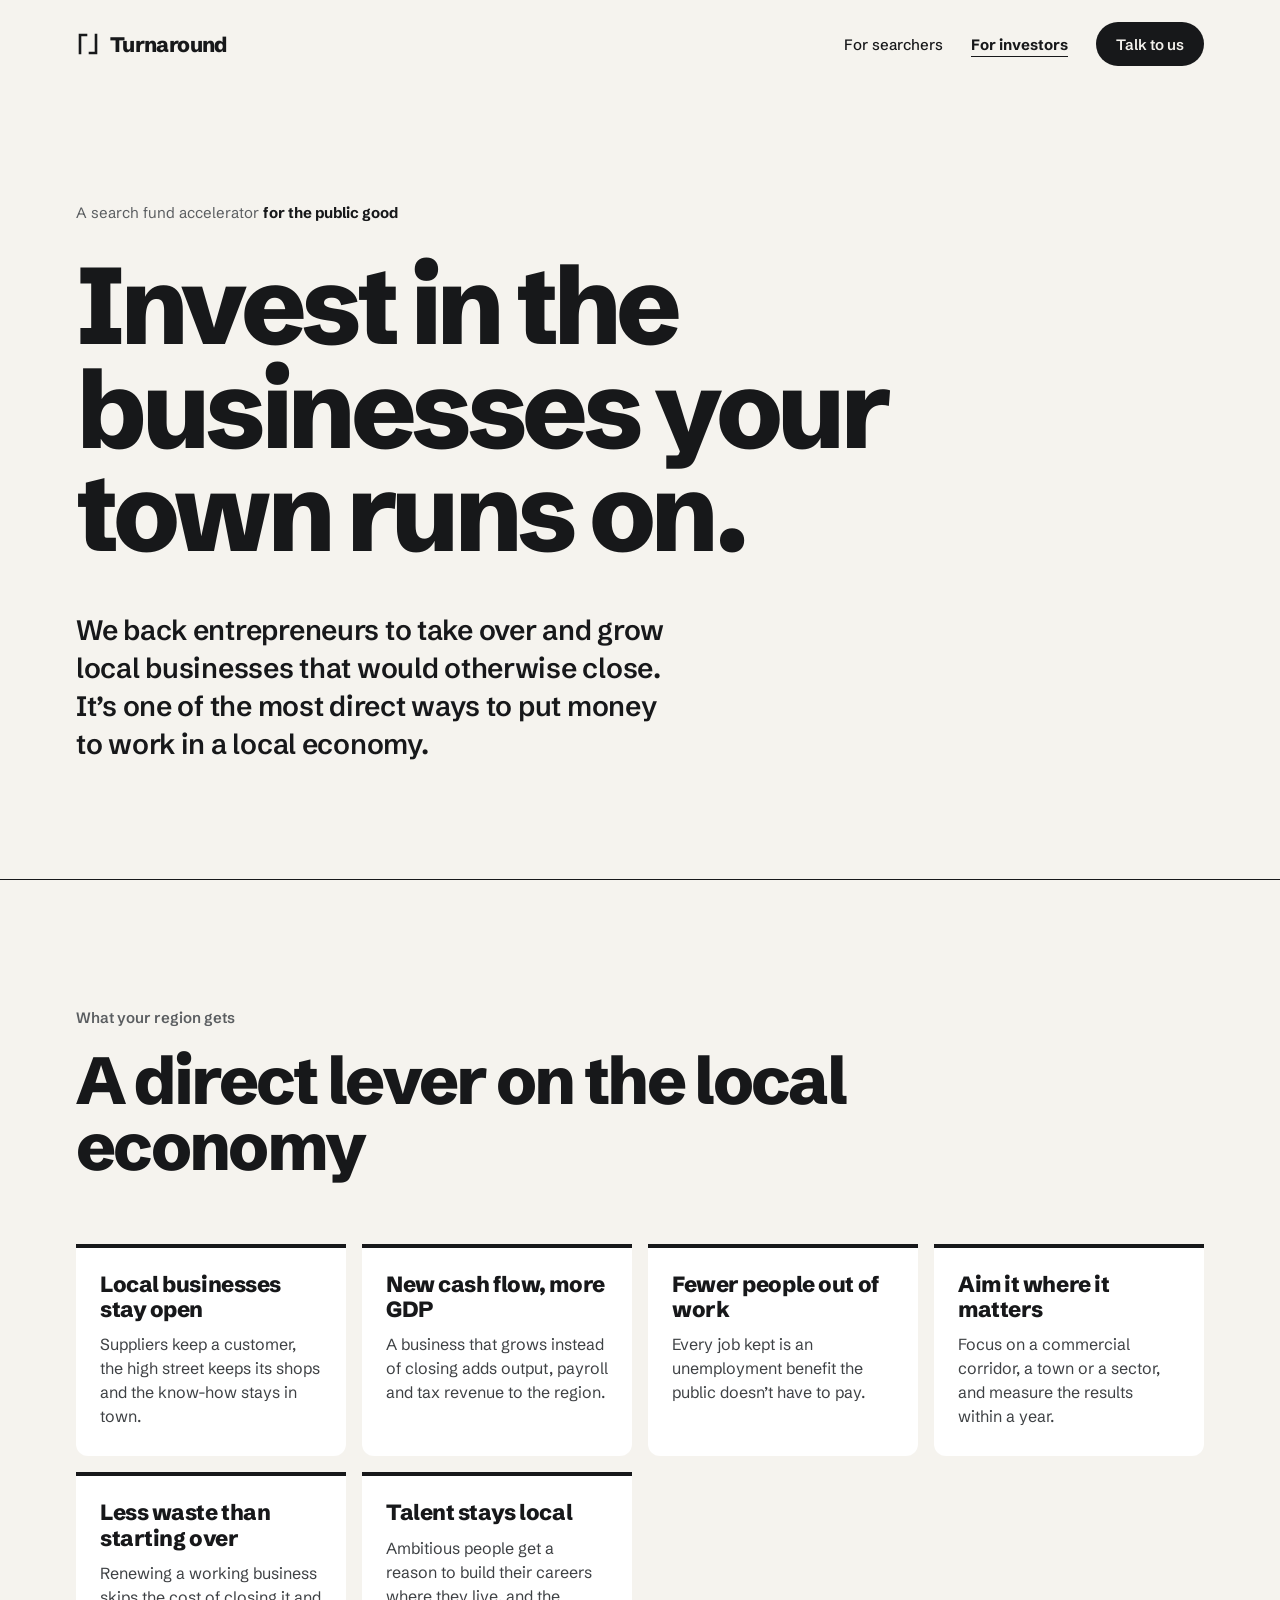
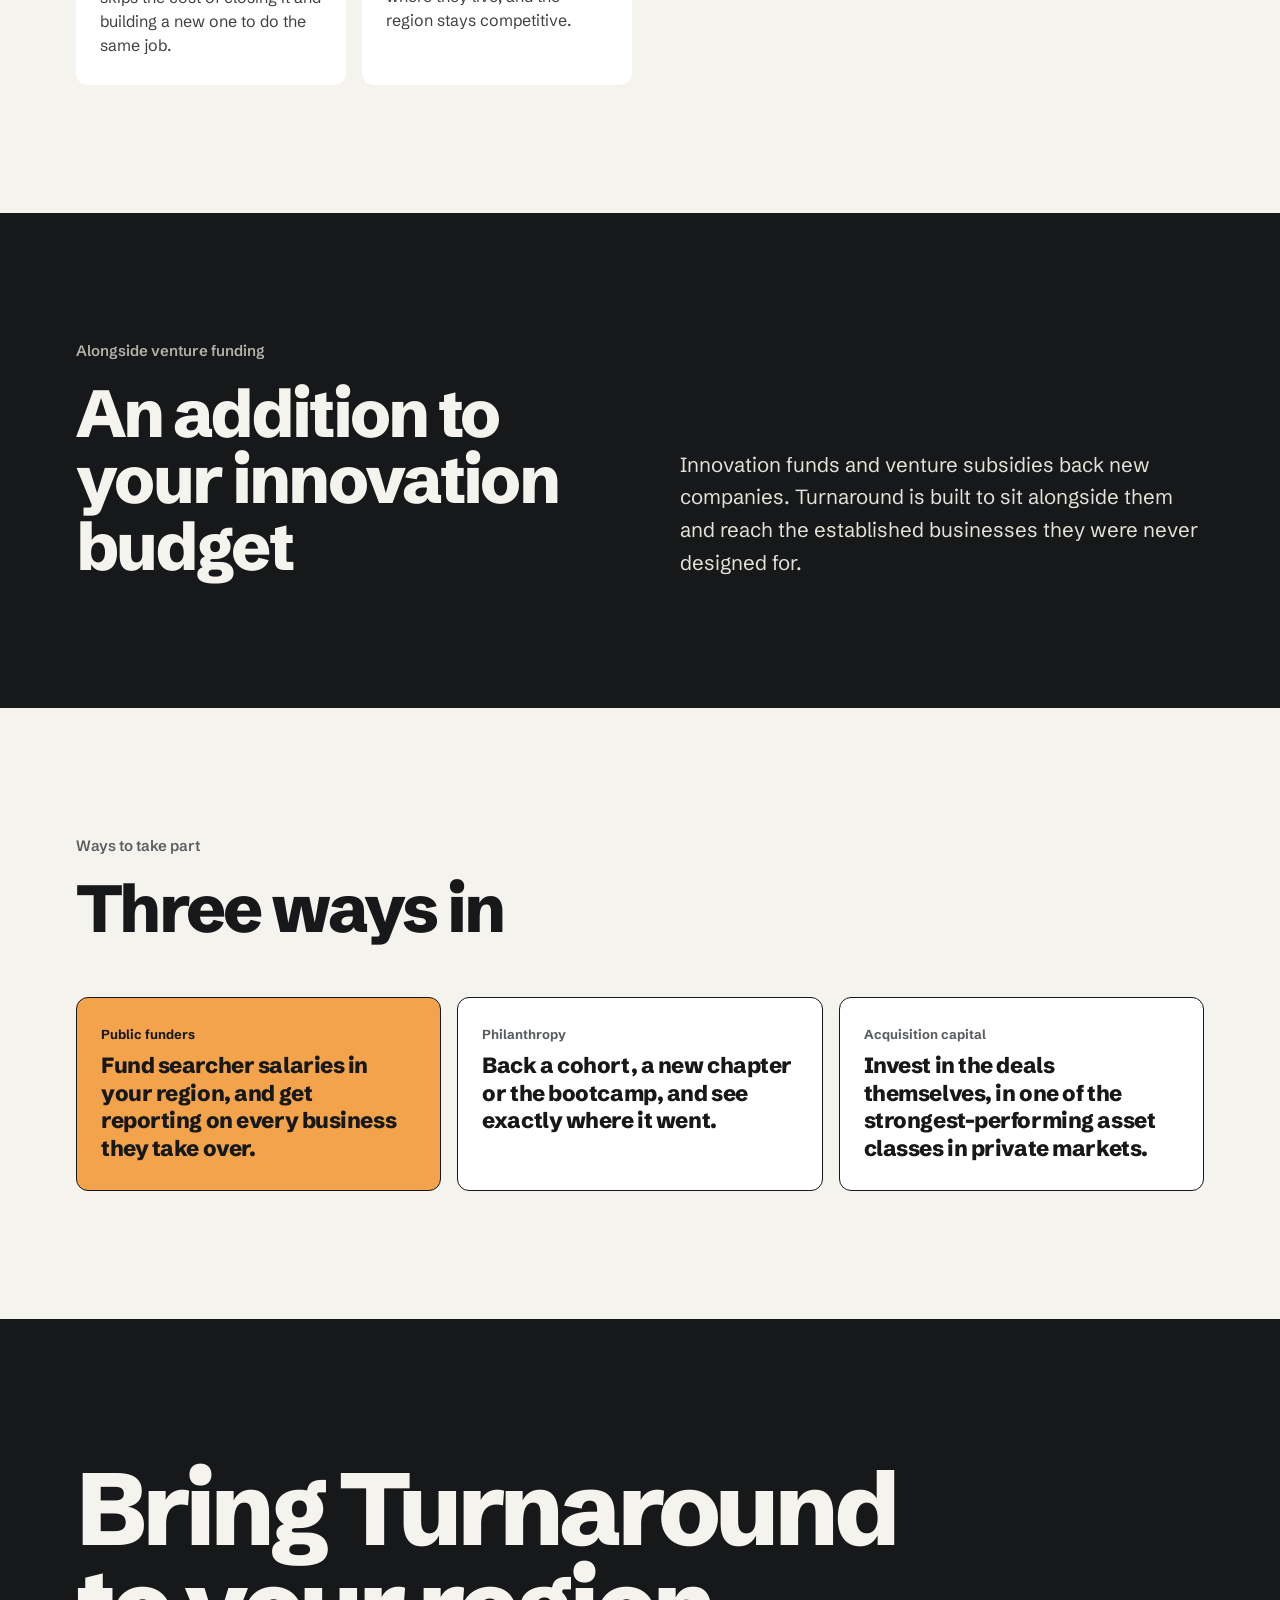
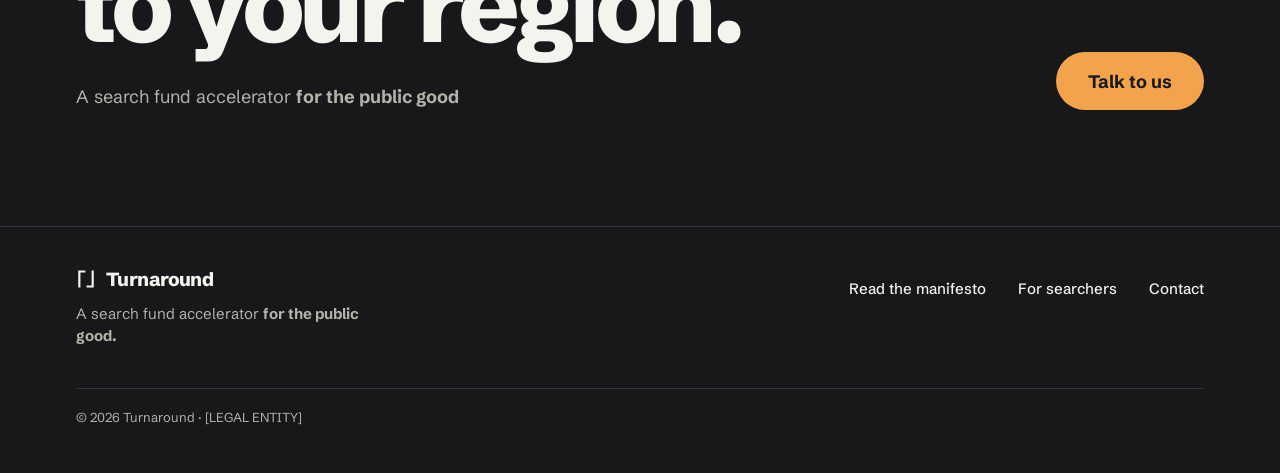
==== investors.html @ a1135466 "Add region waitlist modal and sync copy with the latest design - Closing button now opens a waitlist" ====
<!doctype html>
<html lang="en">
<head>
  <meta charset="utf-8" />
  <meta name="viewport" content="width=device-width, initial-scale=1, viewport-fit=cover" />
  <title>Turnaround · For investors</title>
  <meta name="description" content="Invest in the businesses your town runs on. Turnaround backs entrepreneurs to take over and grow local businesses that would otherwise close." />

  <link rel="preconnect" href="https://fonts.googleapis.com" />
  <link rel="preconnect" href="https://fonts.gstatic.com" crossorigin />
  <link
    href="https://fonts.googleapis.com/css2?family=Schibsted+Grotesk:ital,wght@0,400..900;1,400..900&display=swap"
    rel="stylesheet"
  />

  <link rel="stylesheet" href="styles.css?v=27" />

  <!-- Microsoft Clarity -->
  <script type="text/javascript">
    (function(c,l,a,r,i,t,y){
        c[a]=c[a]||function(){(c[a].q=c[a].q||[]).push(arguments)};
        t=l.createElement(r);t.async=1;t.src="https://www.clarity.ms/tag/"+i;
        y=l.getElementsByTagName(r)[0];y.parentNode.insertBefore(t,y);
    })(window, document, "clarity", "script", "wi50pruf4h");
  </script>
</head>
<body>
  <div class="page">

    <!-- ================= NAV ================= -->
    <header>
      <nav class="wrap nav" aria-label="Main">
        <a href="./" class="brand">
          <svg width="24" height="24" viewBox="0 0 24 24" aria-hidden="true"><path d="M10 3H4v18" fill="none" stroke="currentColor" stroke-width="2.6" stroke-linecap="square"/><path d="M14 21h6V3" fill="none" stroke="currentColor" stroke-width="2.6" stroke-linecap="square"/></svg>
          <span class="brand__name">Turnaround</span>
        </a>
        <div class="nav__links">
          <a href="./">For searchers</a>
          <a href="investors.html" aria-current="page">For investors</a>
          <a href="#talk" class="pill">Talk to us</a>
        </div>
      </nav>
    </header>

    <main>

      <!-- ================= HERO ================= -->
      <section class="wrap hero" aria-labelledby="inv-title">
        <p class="tagline">A search fund accelerator <b>for the public good</b></p>
        <h1 id="inv-title" class="hero__title hero__title--sm">Invest in the businesses your town runs on.</h1>
        <p class="hero__statement">We back entrepreneurs to take over and grow local businesses that would otherwise close. It&rsquo;s one of the most direct ways to put money to work in a local economy.</p>
      </section>

      <!-- ================= WHAT YOUR REGION GETS ================= -->
      <section class="ruled" aria-labelledby="why-title">
        <div class="wrap section">
          <p class="kicker">What your region gets</p>
          <h2 id="why-title" class="h2" style="max-width: 20ch;">A direct lever on the local economy</h2>
          <div class="cards cards--compact">
            <div class="card">
              <h3 class="card__title">Local businesses stay open</h3>
              <p class="card__body">Suppliers keep a customer, the high street keeps its shops and the know-how stays in town.</p>
            </div>
            <div class="card">
              <h3 class="card__title">New cash flow, more GDP</h3>
              <p class="card__body">A business that grows instead of closing adds output, payroll and tax revenue to the region.</p>
            </div>
            <div class="card">
              <h3 class="card__title">Fewer people out of work</h3>
              <p class="card__body">Every job kept is an unemployment benefit the public doesn&rsquo;t have to pay.</p>
            </div>
            <div class="card">
              <h3 class="card__title">Aim it where it matters</h3>
              <p class="card__body">Focus on a commercial corridor, a town or a sector, and measure the results within a year.</p>
            </div>
            <div class="card">
              <h3 class="card__title">Less waste than starting over</h3>
              <p class="card__body">Renewing a working business skips the cost of closing it and building a new one to do the same job.</p>
            </div>
            <div class="card">
              <h3 class="card__title">Talent stays local</h3>
              <p class="card__body">Ambitious people get a reason to build their careers where they live, and the region stays competitive.</p>
            </div>
          </div>
        </div>
      </section>

      <!-- ================= ALONGSIDE VENTURE ================= -->
      <section class="band" aria-labelledby="add-title">
        <div class="wrap section split split--end">
          <div>
            <p class="kicker">Alongside venture funding</p>
            <h2 id="add-title" class="h2">An addition to your innovation budget</h2>
          </div>
          <p class="lead">Innovation funds and venture subsidies back new companies. Turnaround is built to sit alongside them and reach the established businesses they were never designed for.</p>
        </div>
      </section>

      <!-- ================= WAYS IN ================= -->
      <section class="wrap section" aria-labelledby="ways-title">
        <p class="kicker">Ways to take part</p>
        <h2 id="ways-title" class="h2">Three ways in</h2>
        <div class="cards" style="margin-top: clamp(40px, 5vw, 56px);">
          <div class="boxed boxed--accent">
            <p class="boxed__label">Public funders</p>
            <p class="boxed__text">Fund searcher salaries in your region, and get reporting on every business they take over.</p>
          </div>
          <div class="boxed">
            <p class="boxed__label">Philanthropy</p>
            <p class="boxed__text">Back a cohort, a new chapter or the bootcamp, and see exactly where it went.</p>
          </div>
          <div class="boxed">
            <p class="boxed__label">Acquisition capital</p>
            <p class="boxed__text">Invest in the deals themselves, in one of the strongest-performing asset classes in private markets.</p>
          </div>
        </div>
      </section>

      <!-- ================= TALK ================= -->
      <section id="talk" class="band" aria-labelledby="talk-title">
        <div class="wrap cta-band">
          <div>
            <h2 id="talk-title" class="h-cta" style="font-size: clamp(52px, 8vw, 112px);">Bring Turnaround to your region.</h2>
            <p class="cta-band__sub">A search fund accelerator <b>for the public good</b></p>
          </div>
          <a class="pill pill--accent" href="mailto:me@jonathantari.com?subject=Turnaround%20for%20investors">Talk to us</a>
        </div>
      </section>

    </main>

    <!-- ================= FOOTER ================= -->
    <footer class="footer">
      <div class="wrap footer__inner">
        <div class="footer__brand">
          <p class="footer__mark"><svg width="20" height="20" viewBox="0 0 24 24" aria-hidden="true"><path d="M10 3H4v18" fill="none" stroke="currentColor" stroke-width="2.6" stroke-linecap="square"/><path d="M14 21h6V3" fill="none" stroke="currentColor" stroke-width="2.6" stroke-linecap="square"/></svg><span>Turnaround</span></p>
          <p class="footer__tag">A search fund accelerator <b>for the public good.</b></p>
        </div>
        <nav aria-label="Footer">
          <a href="https://jonathantari.github.io/website/site/">Read the manifesto</a>
          <a href="./">For searchers</a>
          <a href="mailto:me@jonathantari.com?subject=Turnaround">Contact</a>
        </nav>
        <p class="footer__legal">© 2026 Turnaround · [LEGAL ENTITY]</p>
      </div>
    </footer>

  </div>
</body>
</html>
---- styles.css ----
/* ---------- Turnaround — stylesheet v4 ----------
   Typography: Schibsted Grotesk, one family, heavy display weights.
   Palette: warm paper ground, near-black ink bands, one accent
   (ochre) used as flat paint behind ink text.
   Layout: 1240px column, fluid type via clamp(), flex/grid that
   wraps down to phone width.
---------------------------------------------------- */

:root {
  --bg: #F5F3EE;
  --surface: #FFFFFF;
  --ink: #17181A;
  --ink-soft: #3E4144;
  --ink-muted: #5A5D60;
  --on-ink: #F5F3EE;
  --on-ink-soft: #E4E1D9;
  --on-ink-muted: #B5B2AA;
  --rule-soft: #D8D3C7;
  --rule-dark: #34363A;
  --accent: #F2A34B;

  --col: 1240px;
  --pad-x: clamp(16px, 5vw, 56px);
  --pad-y: clamp(72px, 10vw, 136px);

  --h2-size: clamp(40px, 5.2vw, 72px);
  --lead-size: clamp(18px, 1.6vw, 21px);

  --sans: "Schibsted Grotesk", system-ui, sans-serif;
}

* { box-sizing: border-box; }

html, body {
  margin: 0;
  padding: 0;
  background: var(--ink);
  color: var(--ink);
  font-family: var(--sans);
  -webkit-font-smoothing: antialiased;
  -moz-osx-font-smoothing: grayscale;
}

html { scroll-behavior: smooth; }

@media (prefers-reduced-motion: reduce) {
  html { scroll-behavior: auto; }
}

.page {
  min-height: 100vh;
  background: var(--bg);
  overflow-x: hidden;
}

a { color: var(--ink); }

/* ---------- Layout ---------- */

.wrap {
  max-width: var(--col);
  margin: 0 auto;
  padding-left: var(--pad-x);
  padding-right: var(--pad-x);
}

.section { padding-top: var(--pad-y); padding-bottom: var(--pad-y); }

.band { background: var(--ink); color: var(--on-ink); }
.band--accent {
  background: var(--accent);
  color: var(--ink);
  border-top: 1.5px solid var(--ink);
  border-bottom: 1.5px solid var(--ink);
}
.ruled { border-top: 1.5px solid var(--ink); }

.split {
  display: flex;
  flex-wrap: wrap;
  gap: 40px 80px;
  align-items: flex-start;
}
.split > * { flex: 1 1 420px; min-width: 0; }
.split--end { align-items: flex-end; }

.cards {
  margin-top: clamp(40px, 5vw, 64px);
  display: grid;
  grid-template-columns: repeat(auto-fit, minmax(250px, 1fr));
  gap: 16px;
}

/* ---------- Nav ---------- */

.nav {
  padding-top: 22px;
  padding-bottom: 22px;
  display: flex;
  flex-wrap: wrap;
  align-items: center;
  justify-content: space-between;
  gap: 12px 32px;
}

.brand {
  display: inline-flex;
  align-items: center;
  gap: 10px;
  min-height: 44px;
  color: var(--ink);
  text-decoration: none;
}

.brand__name {
  font-size: 21px;
  font-weight: 800;
  letter-spacing: -0.03em;
}

.nav__links {
  display: flex;
  flex-wrap: wrap;
  align-items: center;
  gap: 4px 28px;
  font-size: 15px;
  font-weight: 500;
}

.nav__links a:not(.pill) {
  padding: 12px 0;
  text-decoration: none;
}
.nav__links a:not(.pill):hover { text-decoration: underline; text-underline-offset: 6px; }
.nav__links a[aria-current="page"] {
  font-weight: 700;
  text-decoration: underline;
  text-underline-offset: 6px;
}

/* ---------- Buttons ---------- */

.pill {
  display: inline-flex;
  align-items: center;
  min-height: 44px;
  padding: 0 20px;
  background: var(--ink);
  color: var(--on-ink);
  font-weight: 600;
  text-decoration: none;
  border-radius: 999px;
  transition: transform 200ms ease;
}
.pill:hover { transform: translateY(-1px); }

.pill--lg { min-height: 54px; padding: 0 28px; font-size: 17px; }

.pill--accent {
  flex: 0 0 auto;
  min-height: 58px;
  padding: 0 32px;
  background: var(--accent);
  color: var(--ink);
  font-size: 18px;
  font-weight: 700;
}

.text-link {
  display: inline-flex;
  align-items: center;
  min-height: 54px;
  padding: 0 20px;
  font-size: 17px;
  font-weight: 600;
  text-underline-offset: 5px;
}

/* ---------- Type ---------- */

.kicker {
  margin: 0 0 20px;
  font-size: 15px;
  font-weight: 600;
  color: var(--ink-muted);
}
.band .kicker { color: var(--on-ink-muted); }
.band--accent .kicker { color: var(--ink); font-weight: 700; }

.tagline {
  margin: 0 0 32px;
  font-size: 15px;
  color: var(--ink-muted);
}
.tagline b { color: var(--ink); }

.h2 {
  margin: 0;
  font-size: var(--h2-size);
  line-height: 1;
  font-weight: 800;
  letter-spacing: -0.04em;
}

.h-cta {
  margin: 0;
  font-size: clamp(52px, 8vw, 120px);
  line-height: 0.95;
  font-weight: 800;
  letter-spacing: -0.05em;
}

.lead {
  margin: 0;
  font-size: var(--lead-size);
  line-height: 1.6;
  color: var(--ink-soft);
}
.lead + .lead { margin-top: 20px; }
.band .lead { color: var(--on-ink-soft); }

.note {
  margin: 0;
  font-size: 13px;
  color: var(--ink-muted);
}

/* ---------- Hero ---------- */

.hero {
  padding-top: clamp(56px, 9vw, 128px);
  padding-bottom: clamp(64px, 9vw, 120px);
}

.hero__title {
  margin: 0;
  font-size: clamp(60px, 12vw, 184px);
  line-height: 0.92;
  font-weight: 800;
  letter-spacing: -0.05em;
}

/* Corner brackets echo the logo mark */
.bracketed {
  position: relative;
  display: inline-block;
  padding: 0.06em 0.2em 0.12em 0.18em;
}
.bracketed::before,
.bracketed::after {
  content: "";
  position: absolute;
  width: 0.32em;
  height: 0.62em;
  border: 0 solid var(--accent);
}
.bracketed::before { top: 0; left: 0; border-top-width: 0.055em; border-left-width: 0.055em; }
.bracketed::after { bottom: 0; right: 0; border-bottom-width: 0.055em; border-right-width: 0.055em; }

.hero__foot {
  margin-top: clamp(40px, 5vw, 64px);
  display: flex;
  flex-wrap: wrap;
  align-items: flex-end;
  justify-content: space-between;
  gap: 32px 64px;
}
.hero__copy { flex: 999 1 480px; min-width: 0; }
.hero__actions { flex: 1 1 260px; display: flex; flex-wrap: wrap; gap: 12px; }

.hero__lead {
  margin: 0;
  max-width: 28ch;
  font-size: clamp(22px, 2.4vw, 32px);
  line-height: 1.3;
  font-weight: 600;
  letter-spacing: -0.01em;
}

.hero__aside {
  margin: 24px 0 0;
  padding-left: 16px;
  border-left: 3px solid var(--accent);
  max-width: 48ch;
  font-size: 17px;
  line-height: 1.55;
  color: var(--ink-soft);
}
.hero__aside strong { color: var(--ink); }

/* Investors hero: smaller title, statement underneath */
.hero__title--sm {
  max-width: 14ch;
  font-size: clamp(52px, 8.5vw, 128px);
  line-height: 0.95;
}
.hero__statement {
  margin: clamp(32px, 4vw, 48px) 0 0;
  max-width: 36ch;
  font-size: clamp(20px, 2.2vw, 28px);
  line-height: 1.35;
  font-weight: 600;
  letter-spacing: -0.01em;
}

.underline-accent {
  text-decoration: underline;
  text-decoration-color: var(--accent);
  text-decoration-thickness: 0.09em;
  text-underline-offset: 0.12em;
}

/* ---------- Cards ---------- */

.card {
  padding: 24px 24px 28px;
  border-top: 4px solid var(--ink);
  background: var(--surface);
  border-radius: 0 0 12px 12px;
}
.card__num { margin: 0 0 10px; font-size: 14px; font-weight: 700; color: var(--ink-muted); }
.card__title { margin: 0; font-size: 24px; line-height: 1.1; font-weight: 800; letter-spacing: -0.025em; }
.card__body { margin: 12px 0 0; font-size: 17px; line-height: 1.5; color: var(--ink-soft); }

.cards--compact .card__title { font-size: 22px; line-height: 1.15; letter-spacing: -0.02em; }
.cards--compact .card__body { margin-top: 10px; font-size: 16px; }

.boxed {
  padding: 28px 24px;
  background: var(--surface);
  border: 1.5px solid var(--ink);
  border-radius: 12px;
}
.boxed--accent { background: var(--accent); }
.boxed__label { margin: 0; font-size: 13px; font-weight: 700; color: var(--ink-muted); }
.boxed--accent .boxed__label { color: var(--ink); }
.boxed__text { margin: 10px 0 0; font-size: 22px; line-height: 1.25; font-weight: 800; letter-spacing: -0.02em; }

/* ---------- Path comparison ---------- */

.paths {
  margin-top: 32px;
  padding: 20px 24px;
  border: 1px solid var(--rule-soft);
  border-radius: 12px;
  display: grid;
  gap: 14px;
}
.path { display: flex; flex-wrap: wrap; align-items: center; gap: 8px 12px; }
.path__label { flex: 0 0 112px; font-size: 13px; font-weight: 700; color: var(--ink-muted); }
.path--ours .path__label { color: var(--ink); }

.steps {
  list-style: none;
  margin: 0;
  padding: 0;
  display: flex;
  flex-wrap: wrap;
  align-items: center;
  gap: 6px;
  font-size: 13px;
  color: var(--ink-muted);
}
.steps li:not(.sep) { padding: 5px 10px; border: 1px solid var(--rule-soft); border-radius: 999px; }
.steps li.is-end { border-color: var(--ink); color: var(--ink); font-weight: 700; }

.path--ours .steps { font-size: 14px; font-weight: 600; color: var(--ink); }
.path--ours .steps li:not(.sep) { padding: 6px 12px; background: var(--ink); color: var(--on-ink); border: 0; }
.path--ours .steps li.is-end { padding: 6px 14px; background: var(--accent); color: var(--ink); border: 1px solid var(--ink); font-weight: 800; }

/* ---------- Chips ---------- */

.chips { list-style: none; margin: 28px 0 0; padding: 0; display: flex; flex-wrap: wrap; gap: 10px; }
.chips li { padding: 10px 18px; border: 1.5px solid var(--ink); border-radius: 999px; font-size: 15px; font-weight: 600; }

/* ---------- Business marquee ---------- */

@keyframes marquee { from { transform: translateX(0); } to { transform: translateX(-50%); } }

.marquee { overflow: hidden; margin-top: 16px; }
.marquee--first { margin-top: 56px; }

.marquee__track {
  list-style: none;
  margin: 0;
  padding: 0 0 0 16px;
  display: flex;
  gap: 16px;
  width: max-content;
  animation: marquee 80s linear infinite;
}
.marquee__track--rev { animation-direction: reverse; animation-duration: 90s; }
.marquee:hover .marquee__track { animation-play-state: paused; }

@media (prefers-reduced-motion: reduce) {
  .marquee__track { animation: none; }
  .marquee { overflow-x: auto; }
}

.biz {
  position: relative;
  overflow: hidden;
  flex: 0 0 auto;
  width: 260px;
  height: 320px;
  padding: 20px;
  border-radius: 12px;
  display: flex;
  flex-direction: column;
  justify-content: flex-end;
  gap: 10px;
  background: var(--ink);
  color: var(--on-ink);
  text-shadow: 0 1px 12px rgba(0, 0, 0, 0.35);
}
.biz img { position: absolute; inset: 0; width: 100%; height: 100%; object-fit: cover; }
.biz::before {
  content: "";
  position: absolute;
  inset: 0;
  z-index: 1;
  background: linear-gradient(180deg, rgba(23,24,26,0.05) 0%, rgba(23,24,26,0.25) 40%, rgba(23,24,26,0.9) 100%);
}
.biz__name, .biz__tags { position: relative; z-index: 2; }
.biz__name { font-size: 26px; line-height: 1.05; font-weight: 800; letter-spacing: -0.025em; }
.biz__tags { display: flex; flex-wrap: wrap; gap: 6px; font-size: 13px; font-weight: 600; }
.biz__tags span {
  padding: 3px 9px;
  background: rgba(245, 243, 238, 0.16);
  border: 1px solid rgba(245, 243, 238, 0.35);
  border-radius: 999px;
}

.marquee-note { margin: 24px auto 0; }

/* ---------- Jobs band ---------- */

.jobs__title { max-width: 18ch; font-size: clamp(40px, 5.6vw, 80px); }
.jobs > :first-child { flex: 999 1 520px; }
.jobs > :last-child { flex: 1 1 340px; }

.rules {
  list-style: none;
  margin: 0;
  padding: 0;
  display: grid;
  gap: 20px;
  font-size: clamp(17px, 1.5vw, 19px);
  line-height: 1.5;
}
.rules li { padding-top: 14px; border-top: 1.5px solid var(--ink); }
.rules b { display: block; margin-bottom: 4px; font-size: 13px; }

/* ---------- Stats ---------- */

.stats { display: grid; grid-template-columns: repeat(2, minmax(0, 1fr)); gap: 16px; }
.stat { background: var(--surface); border: 1.5px solid var(--ink); border-radius: 12px; padding: 28px 24px; }
.stat__num { margin: 0; font-size: clamp(44px, 5vw, 68px); line-height: 1; font-weight: 800; letter-spacing: -0.045em; }
.stat__label { margin: 14px 0 0; font-size: 15px; line-height: 1.45; color: var(--ink-soft); }
.stats .note { grid-column: 1 / -1; }

.upside {
  margin-top: 64px;
  padding-top: 32px;
  border-top: 1.5px solid var(--ink);
  display: flex;
  flex-wrap: wrap;
  gap: 16px 80px;
  align-items: baseline;
}
.upside > * { flex: 1 1 420px; min-width: 0; }
.upside h3 { margin: 0; max-width: 24ch; font-size: clamp(22px, 2.2vw, 28px); line-height: 1.25; font-weight: 800; letter-spacing: -0.02em; }
.upside__soft { display: block; font-weight: 500; }

/* Returns: smaller headline, ownership copy */
.h2--sm { max-width: 18ch; font-size: clamp(32px, 3.8vw, 52px); line-height: 1.05; letter-spacing: -0.035em; }
.ownership {
  margin-top: 28px;
  max-width: 46ch;
  display: grid;
  gap: 12px;
  font-size: clamp(17px, 1.5vw, 19px);
  line-height: 1.55;
  color: var(--ink-soft);
}
.ownership p { margin: 0; }
.ownership__lead { font-size: clamp(19px, 1.7vw, 22px); font-weight: 700; color: var(--ink); }
.ownership b { color: var(--ink); }
.nowrap { white-space: nowrap; }
.upside p { margin: 0; max-width: 46ch; font-size: clamp(17px, 1.5vw, 19px); line-height: 1.6; color: var(--ink-soft); }

/* ---------- Closing CTA ---------- */

.cta-band {
  padding-top: clamp(80px, 11vw, 144px);
  padding-bottom: clamp(72px, 9vw, 120px);
  display: flex;
  flex-wrap: wrap;
  align-items: flex-end;
  justify-content: space-between;
  gap: 40px 64px;
}
.cta-band > :first-child { flex: 999 1 560px; min-width: 0; }
.cta-band__sub { margin: 28px 0 0; max-width: 44ch; font-size: 18px; line-height: 1.55; color: var(--on-ink-muted); }

.h-closing {
  margin: 0;
  max-width: 16ch;
  font-size: clamp(36px, 5vw, 72px);
  line-height: 1;
  font-weight: 800;
  letter-spacing: -0.04em;
}
.h-closing + .cta-band__sub { margin-top: 20px; }

button.pill { border: 0; font-family: inherit; cursor: pointer; }

/* ---------- Footer ---------- */

.footer { background: var(--ink); color: var(--on-ink-muted); border-top: 1px solid var(--rule-dark); }
.footer__inner {
  padding-top: 40px;
  padding-bottom: 48px;
  display: flex;
  flex-wrap: wrap;
  justify-content: space-between;
  align-items: flex-start;
  gap: 32px 64px;
}
.footer__brand { flex: 1 1 280px; min-width: 0; }
.footer__brand p { margin: 0; }
.footer__mark { display: flex; align-items: center; gap: 10px; color: var(--on-ink); }
.footer__mark span { font-size: 19px; font-weight: 800; letter-spacing: -0.03em; }
.footer__tag { margin-top: 12px !important; max-width: 36ch; font-size: 15px; line-height: 1.5; }
.footer nav { display: flex; flex-wrap: wrap; gap: 4px 32px; font-size: 15px; font-weight: 500; }
.footer nav a { padding: 12px 0; color: var(--on-ink); text-decoration: none; }
.footer nav a:hover { text-decoration: underline; text-underline-offset: 6px; }
.footer__legal { flex: 1 1 100%; margin: 8px 0 0; padding-top: 20px; border-top: 1px solid var(--rule-dark); font-size: 13px; }

/* ---------- Waitlist modal ---------- */

.modal {
  --ease: cubic-bezier(.2, .8, .2, 1);
  position: fixed;
  inset: 0;
  z-index: 100;
  display: grid;
  place-items: center;
  padding: 16px;
}
.modal[hidden] { display: none; }

.modal__scrim {
  position: absolute;
  inset: 0;
  background: rgba(23, 24, 26, 0.55);
  -webkit-backdrop-filter: blur(4px);
  backdrop-filter: blur(4px);
  opacity: 0;
  transition: opacity 260ms var(--ease);
}

.modal__dialog {
  position: relative;
  width: min(460px, 100%);
  max-height: calc(100vh - 32px);
  max-height: calc(100dvh - 32px);
  overflow: auto;
  padding: 32px 28px 28px;
  background: var(--bg);
  color: var(--ink);
  border-radius: 18px;
  box-shadow: 0 24px 80px rgba(0, 0, 0, 0.35);
  opacity: 0;
  transform: translateY(16px) scale(0.97);
  transition: opacity 260ms var(--ease), transform 320ms var(--ease);
}

.modal.is-open .modal__scrim { opacity: 1; }
.modal.is-open .modal__dialog { opacity: 1; transform: none; }

@media (prefers-reduced-motion: reduce) {
  .modal__scrim, .modal__dialog { transition: opacity 120ms linear; transform: none; }
}

.modal__close {
  position: absolute;
  top: 14px;
  right: 14px;
  width: 44px;
  height: 44px;
  border: 0;
  border-radius: 999px;
  background: transparent;
  color: var(--ink);
  cursor: pointer;
  display: flex;
  align-items: center;
  justify-content: center;
}
.modal__close:hover { background: rgba(23, 24, 26, 0.06); }

.modal__view[hidden] { display: none; }
.modal__view { animation: modal-view 280ms var(--ease); }
@keyframes modal-view { from { opacity: 0; transform: translateY(6px); } to { opacity: 1; transform: none; } }

.modal__kicker { margin: 0; font-size: 13px; font-weight: 700; color: var(--ink-muted); }
.modal__title { margin: 8px 0 0; padding-right: 40px; font-size: 30px; line-height: 1.1; font-weight: 800; letter-spacing: -0.03em; outline: none; }
.modal__body { margin: 10px 0 0; font-size: 16px; line-height: 1.5; color: var(--ink-soft); }
.modal__body b { color: var(--ink); }

.field { margin-top: 20px; display: grid; gap: 8px; }
.field:first-of-type { margin-top: 24px; }
.field label { font-size: 14px; font-weight: 700; }
.field__optional { font-weight: 500; color: var(--ink-muted); }
.field input {
  min-height: 50px;
  padding: 0 14px;
  border: 1.5px solid var(--ink);
  border-radius: 10px;
  background: var(--surface);
  color: var(--ink);
  font: inherit;
  font-size: 17px;
  transition: box-shadow 160ms ease;
}
.field input:focus { outline: none; box-shadow: 0 0 0 3px var(--accent); }
.field__hint { margin: 0; display: flex; align-items: center; gap: 6px; font-size: 13px; color: var(--ink-muted); }
.field__error { margin: 14px 0 0; font-size: 14px; font-weight: 600; color: #A3341C; }

.modal__submit,
.modal__secondary {
  margin-top: 24px;
  width: 100%;
  min-height: 54px;
  border-radius: 999px;
  font: inherit;
  font-size: 17px;
  font-weight: 700;
  cursor: pointer;
  transition: transform 200ms ease, opacity 200ms ease;
}
.modal__submit { border: 0; background: var(--ink); color: var(--on-ink); }
.modal__submit:hover { transform: translateY(-1px); }
.modal__submit[disabled] { opacity: 0.6; cursor: progress; transform: none; }
.modal__secondary { border: 1.5px solid var(--ink); background: transparent; color: var(--ink); }

.modal__fine { margin: 12px 0 0; font-size: 12px; line-height: 1.5; color: var(--ink-muted); }

.modal__check {
  width: 52px;
  height: 52px;
  border-radius: 999px;
  background: var(--accent);
  color: var(--ink);
  display: flex;
  align-items: center;
  justify-content: center;
}
.modal__check + .modal__title { margin-top: 20px; }

body.modal-open { overflow: hidden; }

/* ---------- Focus & selection ---------- */

:focus-visible { outline: 3px solid var(--accent); outline-offset: 3px; }
::selection { background: var(--accent); color: var(--ink); }
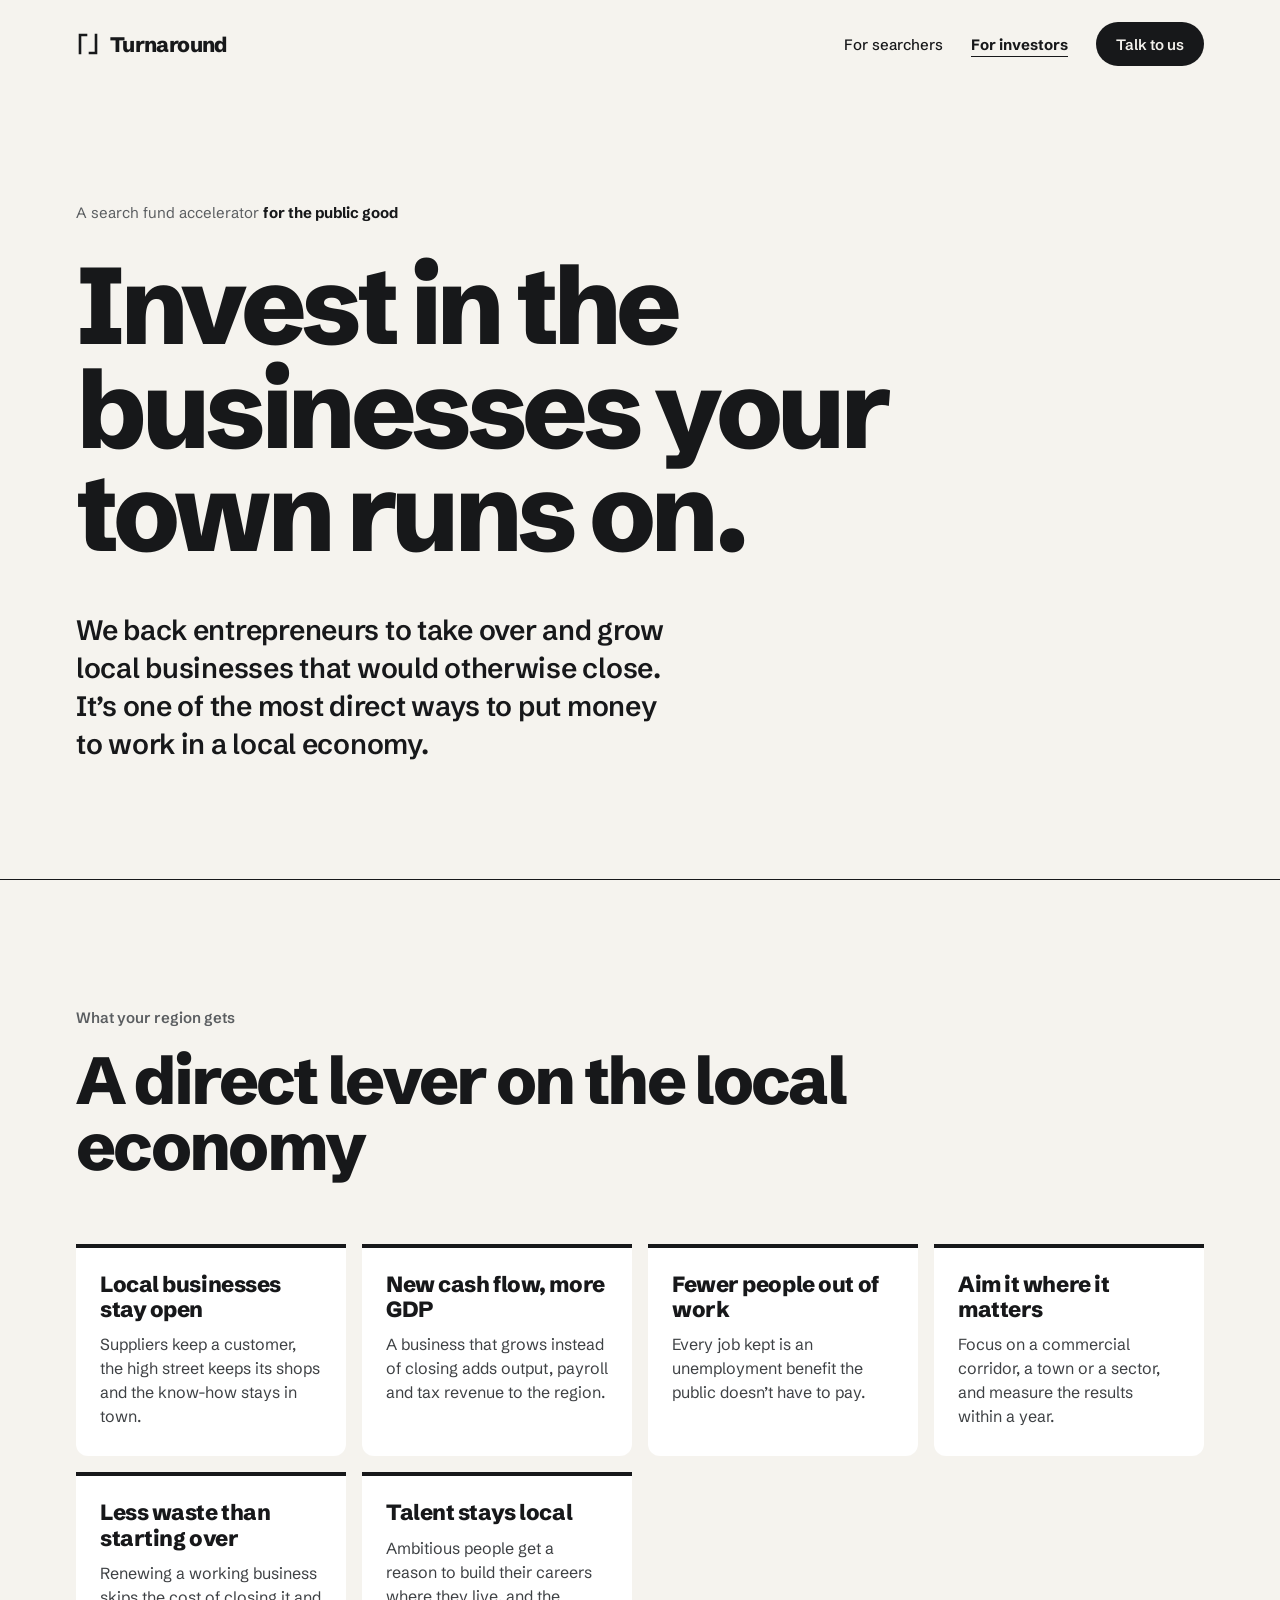
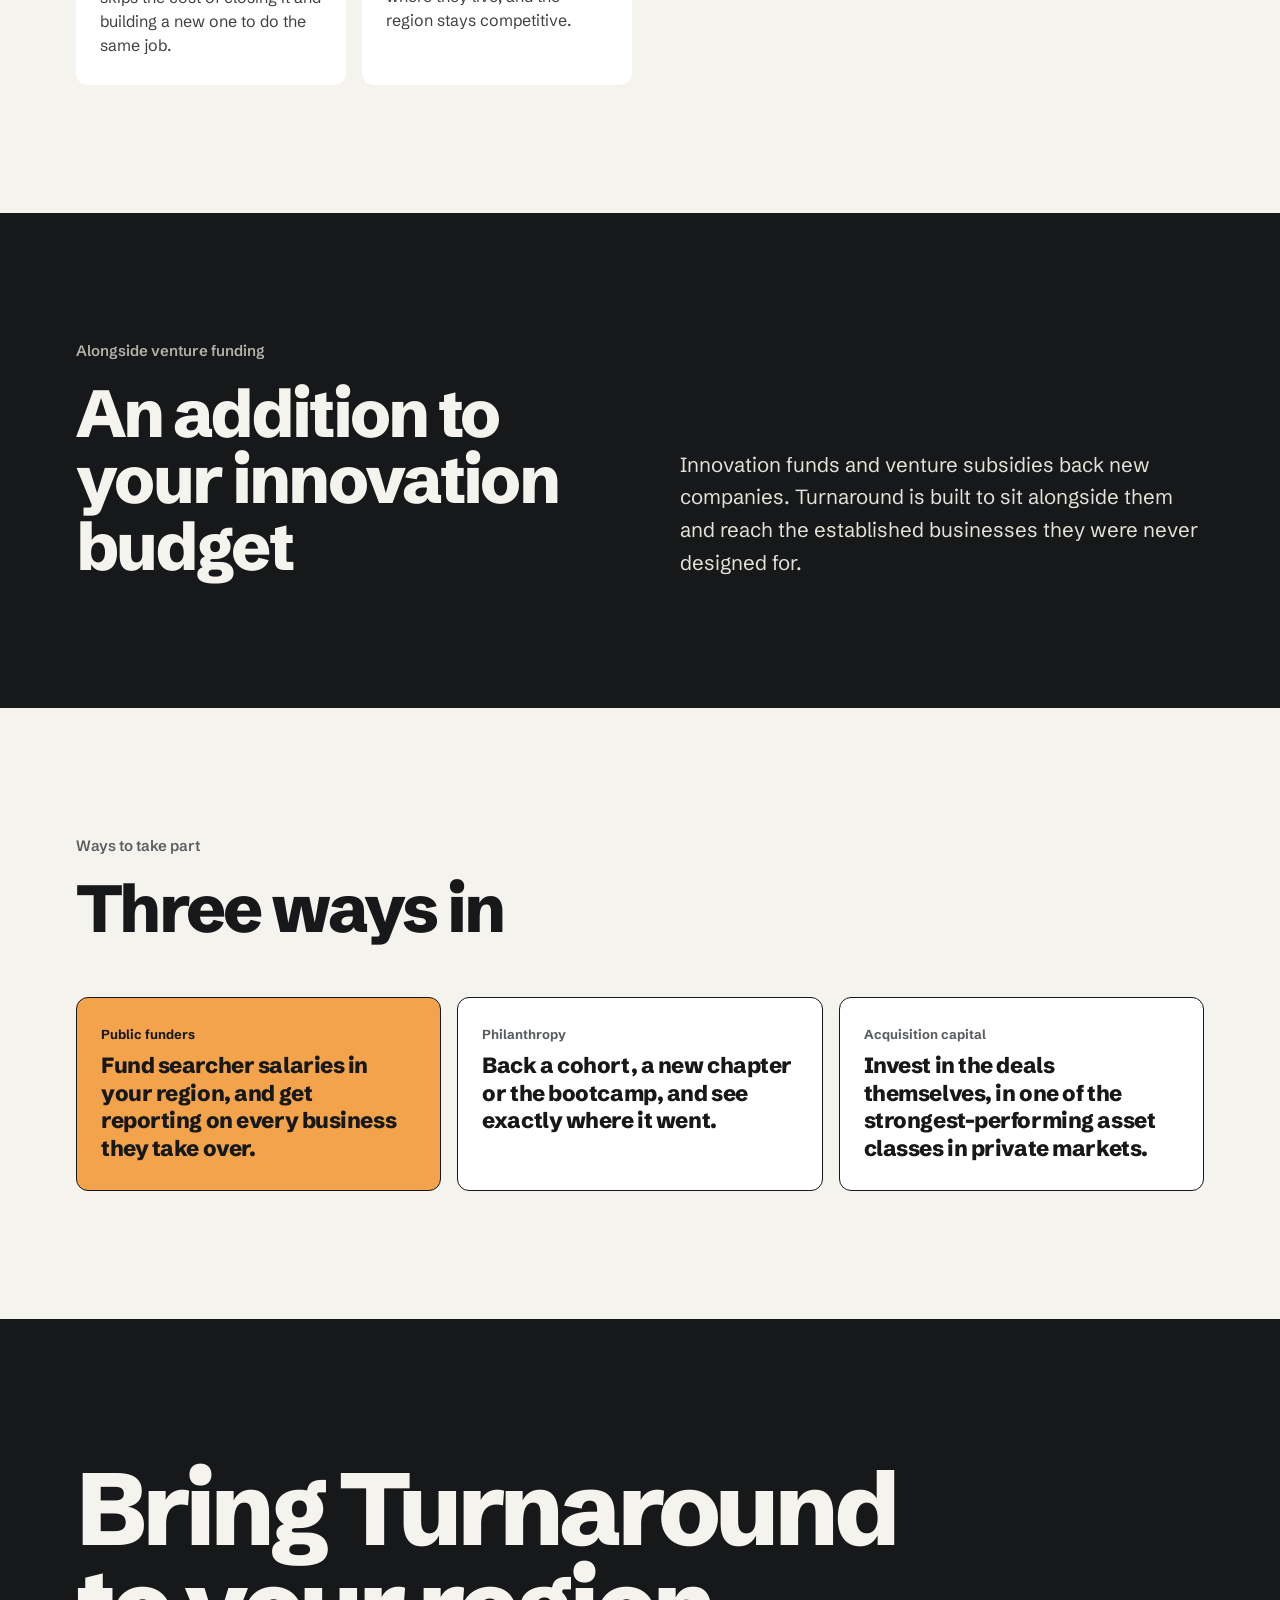
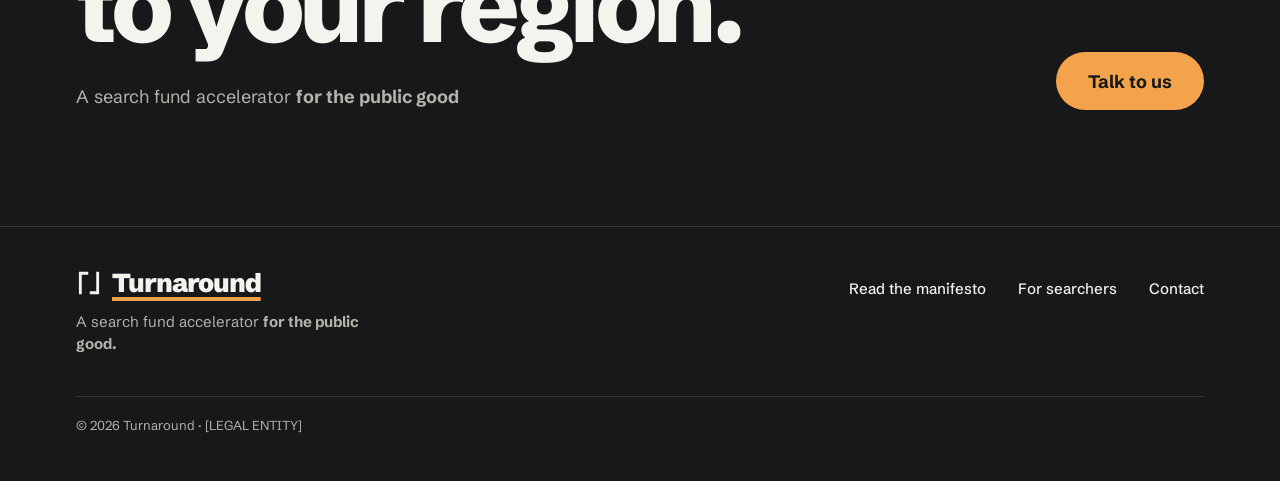
==== commit 370348bf: "Waitlist CTAs, tappable footnote, bolder tiles, phone layout for How it works - Hero and nav buttons" ====
--- a/investors.html
+++ b/investors.html
@@ -13,7 +13,7 @@
     rel="stylesheet"
   />
 
-  <link rel="stylesheet" href="styles.css?v=27" />
+  <link rel="stylesheet" href="styles.css?v=30" />
 
   <!-- Microsoft Clarity -->
   <script type="text/javascript">
@@ -133,7 +133,7 @@
     <footer class="footer">
       <div class="wrap footer__inner">
         <div class="footer__brand">
-          <p class="footer__mark"><svg width="20" height="20" viewBox="0 0 24 24" aria-hidden="true"><path d="M10 3H4v18" fill="none" stroke="currentColor" stroke-width="2.6" stroke-linecap="square"/><path d="M14 21h6V3" fill="none" stroke="currentColor" stroke-width="2.6" stroke-linecap="square"/></svg><span>Turnaround</span></p>
+          <p class="footer__mark footer__mark--accent"><svg width="20" height="20" viewBox="0 0 24 24" aria-hidden="true"><path d="M10 3H4v18" fill="none" stroke="currentColor" stroke-width="2.6" stroke-linecap="square"/><path d="M14 21h6V3" fill="none" stroke="currentColor" stroke-width="2.6" stroke-linecap="square"/></svg><span>Turnaround</span></p>
           <p class="footer__tag">A search fund accelerator <b>for the public good.</b></p>
         </div>
         <nav aria-label="Footer">
--- a/styles.css
+++ b/styles.css
@@ -219,6 +219,37 @@
 .lead + .lead { margin-top: 20px; }
 .band .lead { color: var(--on-ink-soft); }
 
+/* Footnote: hidden until the asterisk is tapped */
+.fn-ref {
+  margin: 0;
+  padding: 0 2px 0 1px;
+  border: 0;
+  background: transparent;
+  color: var(--accent);
+  font: inherit;
+  font-size: 0.8em;
+  font-weight: 800;
+  line-height: 1;
+  vertical-align: super;
+  cursor: pointer;
+  /* bigger hit area without moving the text */
+  position: relative;
+}
+.fn-ref::after { content: ""; position: absolute; inset: -12px -10px; }
+.fn-ref:hover { text-decoration: underline; }
+.source {
+  margin: 20px 0 0;
+  padding: 12px 14px;
+  border-left: 2px solid var(--accent);
+  background: rgba(245, 243, 238, 0.06);
+  font-size: 13px;
+  line-height: 1.55;
+  color: var(--on-ink-muted);
+  animation: modal-view 240ms cubic-bezier(.2, .8, .2, 1);
+}
+.source[hidden] { display: none; }
+.source a { color: var(--on-ink); }
+
 .note {
   margin: 0;
   font-size: 13px;
@@ -336,6 +367,40 @@
 .boxed--accent .boxed__label { color: var(--ink); }
 .boxed__text { margin: 10px 0 0; font-size: 22px; line-height: 1.25; font-weight: 800; letter-spacing: -0.02em; }
 
+/* ---------- How it works ---------- */
+
+.how__title { max-width: 22ch; line-height: 1.04; }
+
+@media (max-width: 640px) {
+  .how__title { font-size: clamp(34px, 9.5vw, 44px); line-height: 1.06; }
+  .how .cards { margin-top: 36px; gap: 0; }
+  .how .card {
+    display: grid;
+    grid-template-columns: 52px 1fr;
+    column-gap: 12px;
+    padding: 22px 0 24px;
+    background: transparent;
+    border-top: 1.5px solid var(--ink);
+    border-radius: 0;
+  }
+  .how .card__num {
+    grid-row: span 2;
+    margin: 0;
+    font-size: 30px;
+    line-height: 1;
+    font-weight: 900;
+    letter-spacing: -0.04em;
+    color: var(--ink);
+  }
+  .how .card__title { font-size: 24px; }
+  .how .card__body { margin-top: 8px; font-size: 17px; }
+  .how .paths { margin-top: 28px; padding: 18px 16px; gap: 18px; }
+  .how .path__label { flex-basis: 100%; }
+  .how .steps { font-size: 14px; }
+  .how .path--ours .steps { font-size: 16px; }
+  .how .path--ours .steps li:not(.sep) { padding: 8px 14px; }
+}
+
 /* ---------- Path comparison ---------- */
 
 .paths {
@@ -375,9 +440,17 @@
 
 /* ---------- Business marquee ---------- */
 
-@keyframes marquee { from { transform: translateX(0); } to { transform: translateX(-50%); } }
-
-.marquee { overflow: hidden; margin-top: 16px; }
+/* marquee.js drives the scroll position, so the row auto-plays
+   and can still be swiped or dragged by hand */
+.marquee {
+  margin-top: 16px;
+  overflow-x: auto;
+  overflow-y: hidden;
+  overscroll-behavior-x: contain;
+  -webkit-overflow-scrolling: touch;
+  scrollbar-width: none;
+}
+.marquee::-webkit-scrollbar { display: none; }
 .marquee--first { margin-top: 56px; }
 
 .marquee__track {
@@ -387,14 +460,6 @@
   display: flex;
   gap: 16px;
   width: max-content;
-  animation: marquee 80s linear infinite;
-}
-.marquee__track--rev { animation-direction: reverse; animation-duration: 90s; }
-.marquee:hover .marquee__track { animation-play-state: paused; }
-
-@media (prefers-reduced-motion: reduce) {
-  .marquee__track { animation: none; }
-  .marquee { overflow-x: auto; }
 }
 
 .biz {
@@ -411,7 +476,8 @@
   gap: 10px;
   background: var(--ink);
   color: var(--on-ink);
-  text-shadow: 0 1px 12px rgba(0, 0, 0, 0.35);
+  gap: 8px;
+  text-shadow: 0 2px 16px rgba(0, 0, 0, 0.45);
 }
 .biz img { position: absolute; inset: 0; width: 100%; height: 100%; object-fit: cover; }
 .biz::before {
@@ -419,17 +485,11 @@
   position: absolute;
   inset: 0;
   z-index: 1;
-  background: linear-gradient(180deg, rgba(23,24,26,0.05) 0%, rgba(23,24,26,0.25) 40%, rgba(23,24,26,0.9) 100%);
-}
-.biz__name, .biz__tags { position: relative; z-index: 2; }
-.biz__name { font-size: 26px; line-height: 1.05; font-weight: 800; letter-spacing: -0.025em; }
-.biz__tags { display: flex; flex-wrap: wrap; gap: 6px; font-size: 13px; font-weight: 600; }
-.biz__tags span {
-  padding: 3px 9px;
-  background: rgba(245, 243, 238, 0.16);
-  border: 1px solid rgba(245, 243, 238, 0.35);
-  border-radius: 999px;
-}
+  background: linear-gradient(180deg, rgba(23,24,26,0.2) 0%, rgba(23,24,26,0.35) 45%, rgba(23,24,26,0.92) 100%);
+}
+.biz__name, .biz__meta { position: relative; z-index: 2; }
+.biz__name { font-size: 34px; line-height: 0.98; font-weight: 900; letter-spacing: -0.04em; }
+.biz__meta { font-size: 14px; font-weight: 600; color: rgba(245, 243, 238, 0.85); }
 
 .marquee-note { margin: 24px auto 0; }
 
@@ -531,6 +591,16 @@
 .footer__brand p { margin: 0; }
 .footer__mark { display: flex; align-items: center; gap: 10px; color: var(--on-ink); }
 .footer__mark span { font-size: 19px; font-weight: 800; letter-spacing: -0.03em; }
+.footer__mark--accent svg { width: 26px; height: 26px; }
+.footer__mark--accent span {
+  font-size: 26px;
+  font-weight: 900;
+  letter-spacing: -0.04em;
+  text-decoration: underline;
+  text-decoration-color: var(--accent);
+  text-decoration-thickness: 0.14em;
+  text-underline-offset: 0.18em;
+}
 .footer__tag { margin-top: 12px !important; max-width: 36ch; font-size: 15px; line-height: 1.5; }
 .footer nav { display: flex; flex-wrap: wrap; gap: 4px 32px; font-size: 15px; font-weight: 500; }
 .footer nav a { padding: 12px 0; color: var(--on-ink); text-decoration: none; }
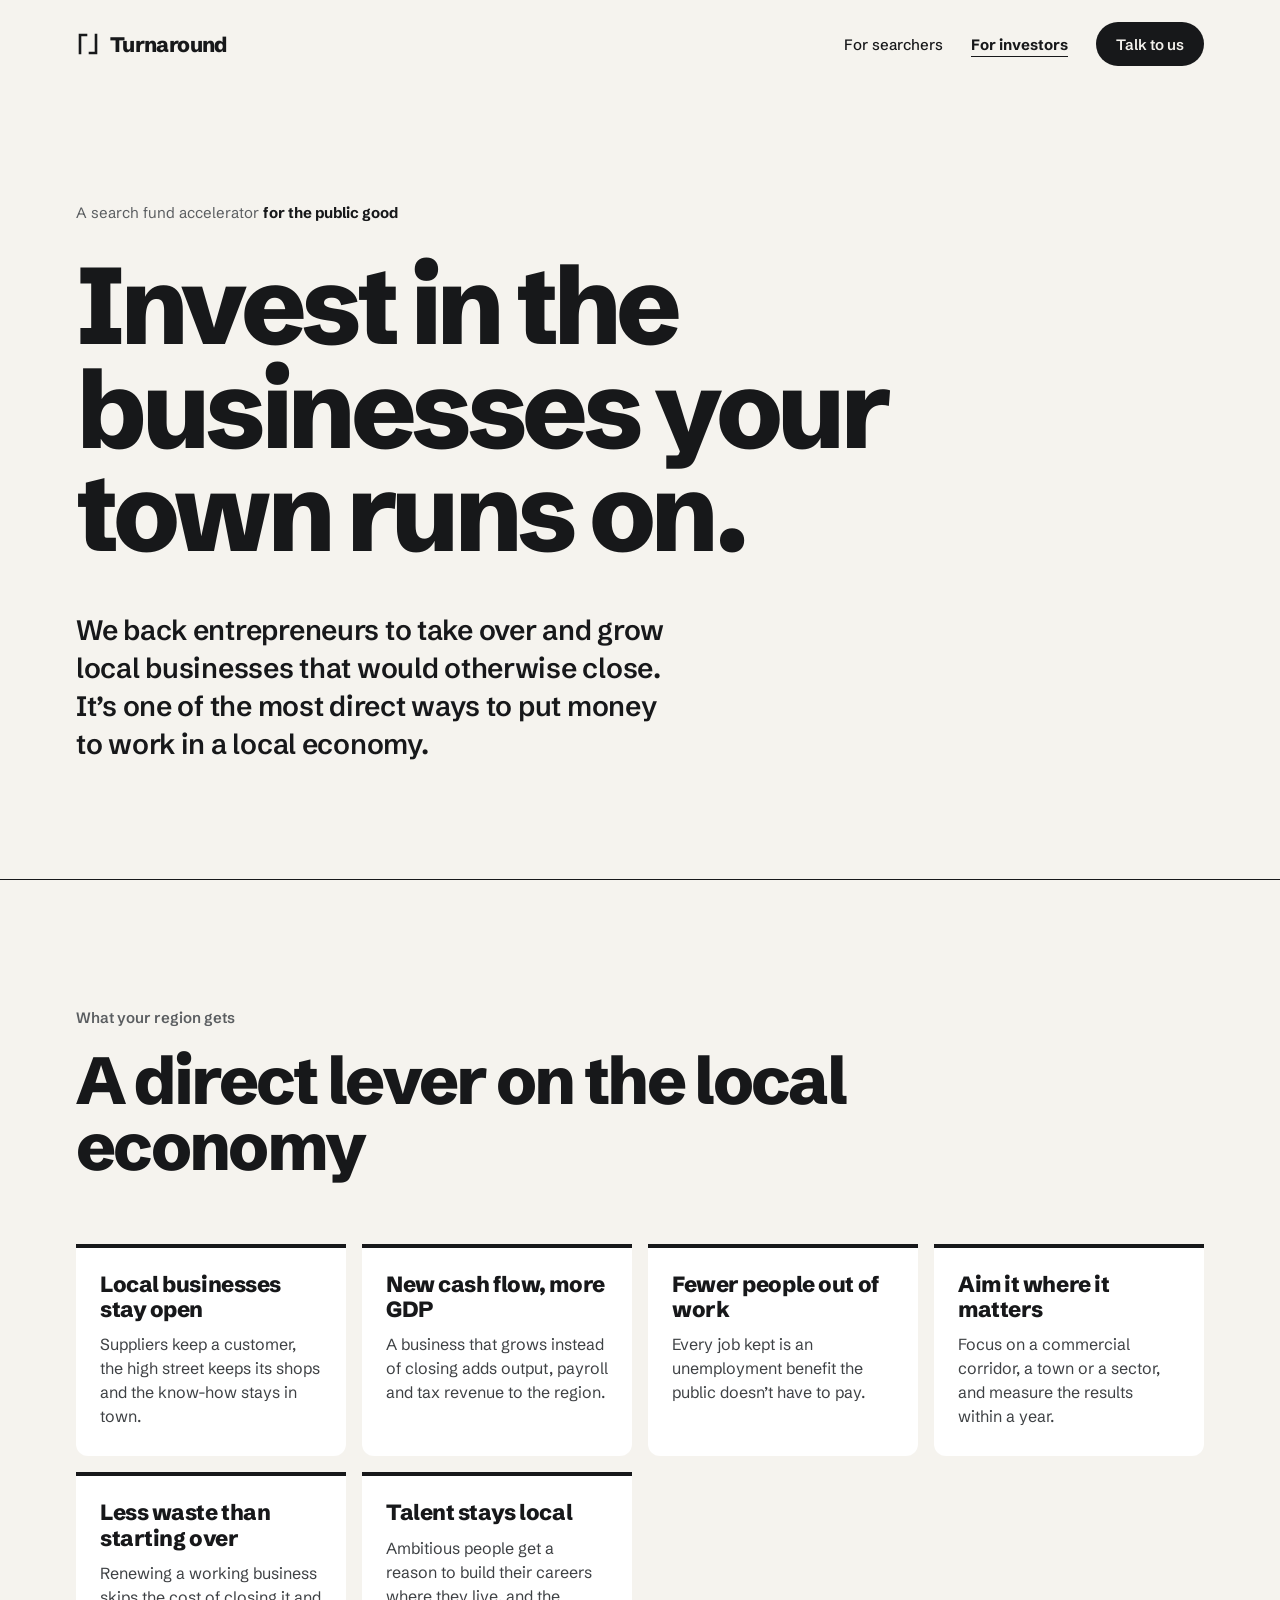
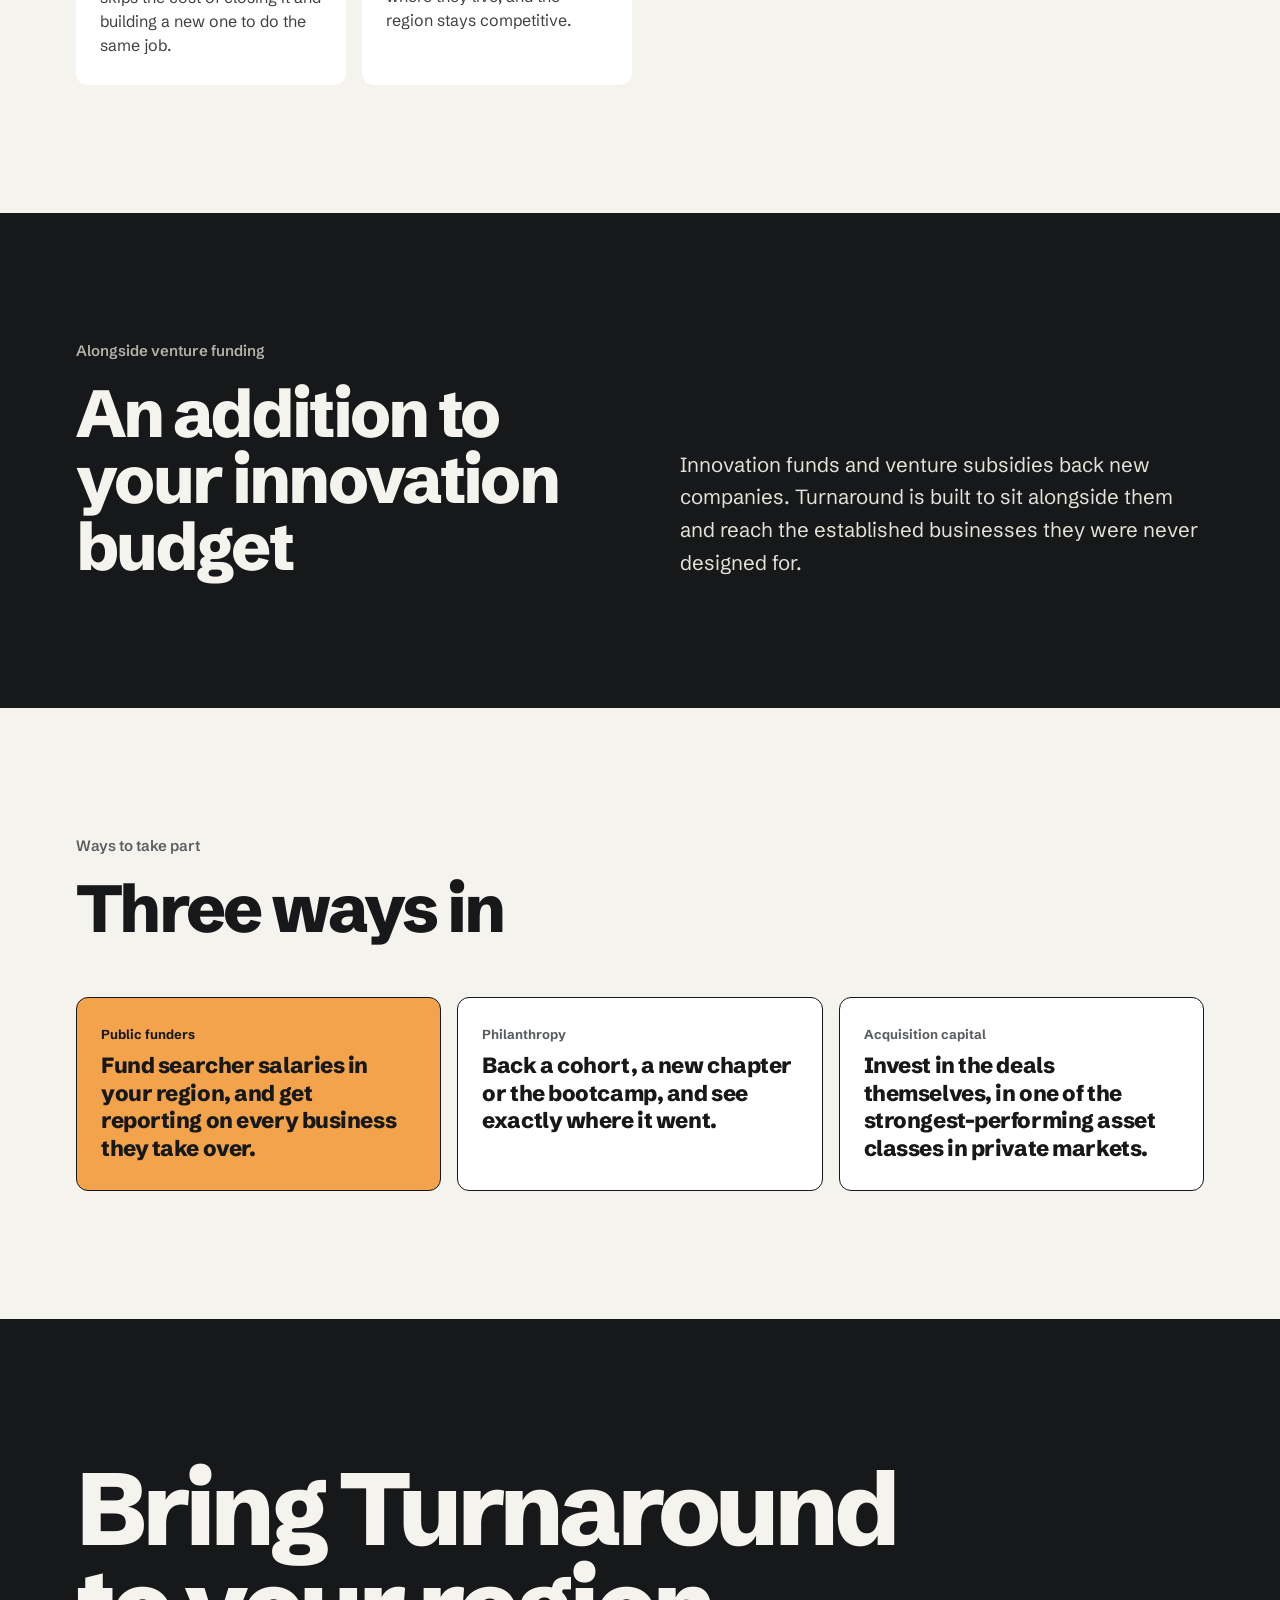
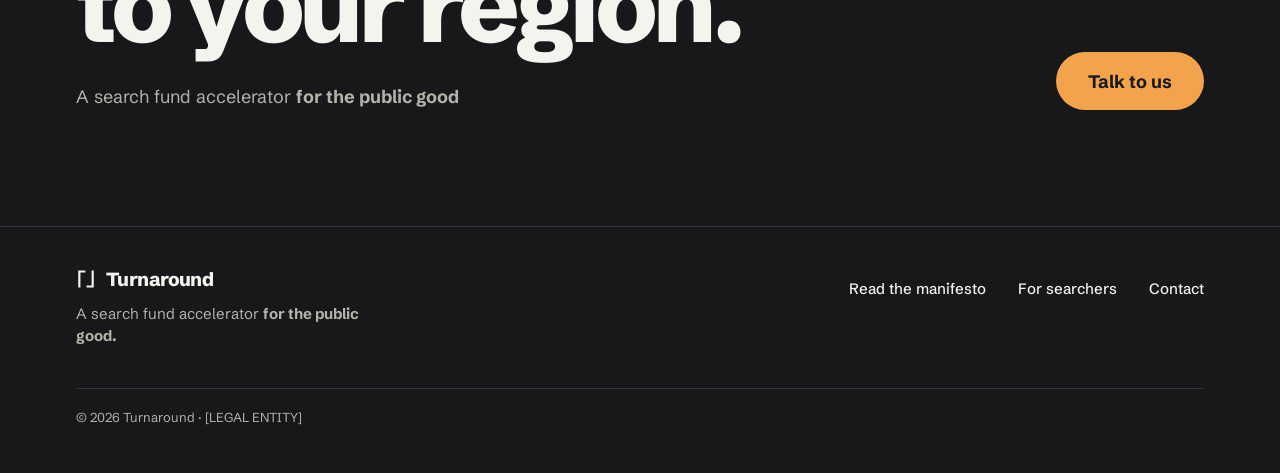
==== commit 807118d7: "Return the footer wordmark to its plain style Co-Authored-By: Claude Opus 5.5 <noreply@anthropic.com" ====
--- a/investors.html
+++ b/investors.html
@@ -133,7 +133,7 @@
     <footer class="footer">
       <div class="wrap footer__inner">
         <div class="footer__brand">
-          <p class="footer__mark footer__mark--accent"><svg width="20" height="20" viewBox="0 0 24 24" aria-hidden="true"><path d="M10 3H4v18" fill="none" stroke="currentColor" stroke-width="2.6" stroke-linecap="square"/><path d="M14 21h6V3" fill="none" stroke="currentColor" stroke-width="2.6" stroke-linecap="square"/></svg><span>Turnaround</span></p>
+          <p class="footer__mark"><svg width="20" height="20" viewBox="0 0 24 24" aria-hidden="true"><path d="M10 3H4v18" fill="none" stroke="currentColor" stroke-width="2.6" stroke-linecap="square"/><path d="M14 21h6V3" fill="none" stroke="currentColor" stroke-width="2.6" stroke-linecap="square"/></svg><span>Turnaround</span></p>
           <p class="footer__tag">A search fund accelerator <b>for the public good.</b></p>
         </div>
         <nav aria-label="Footer">
